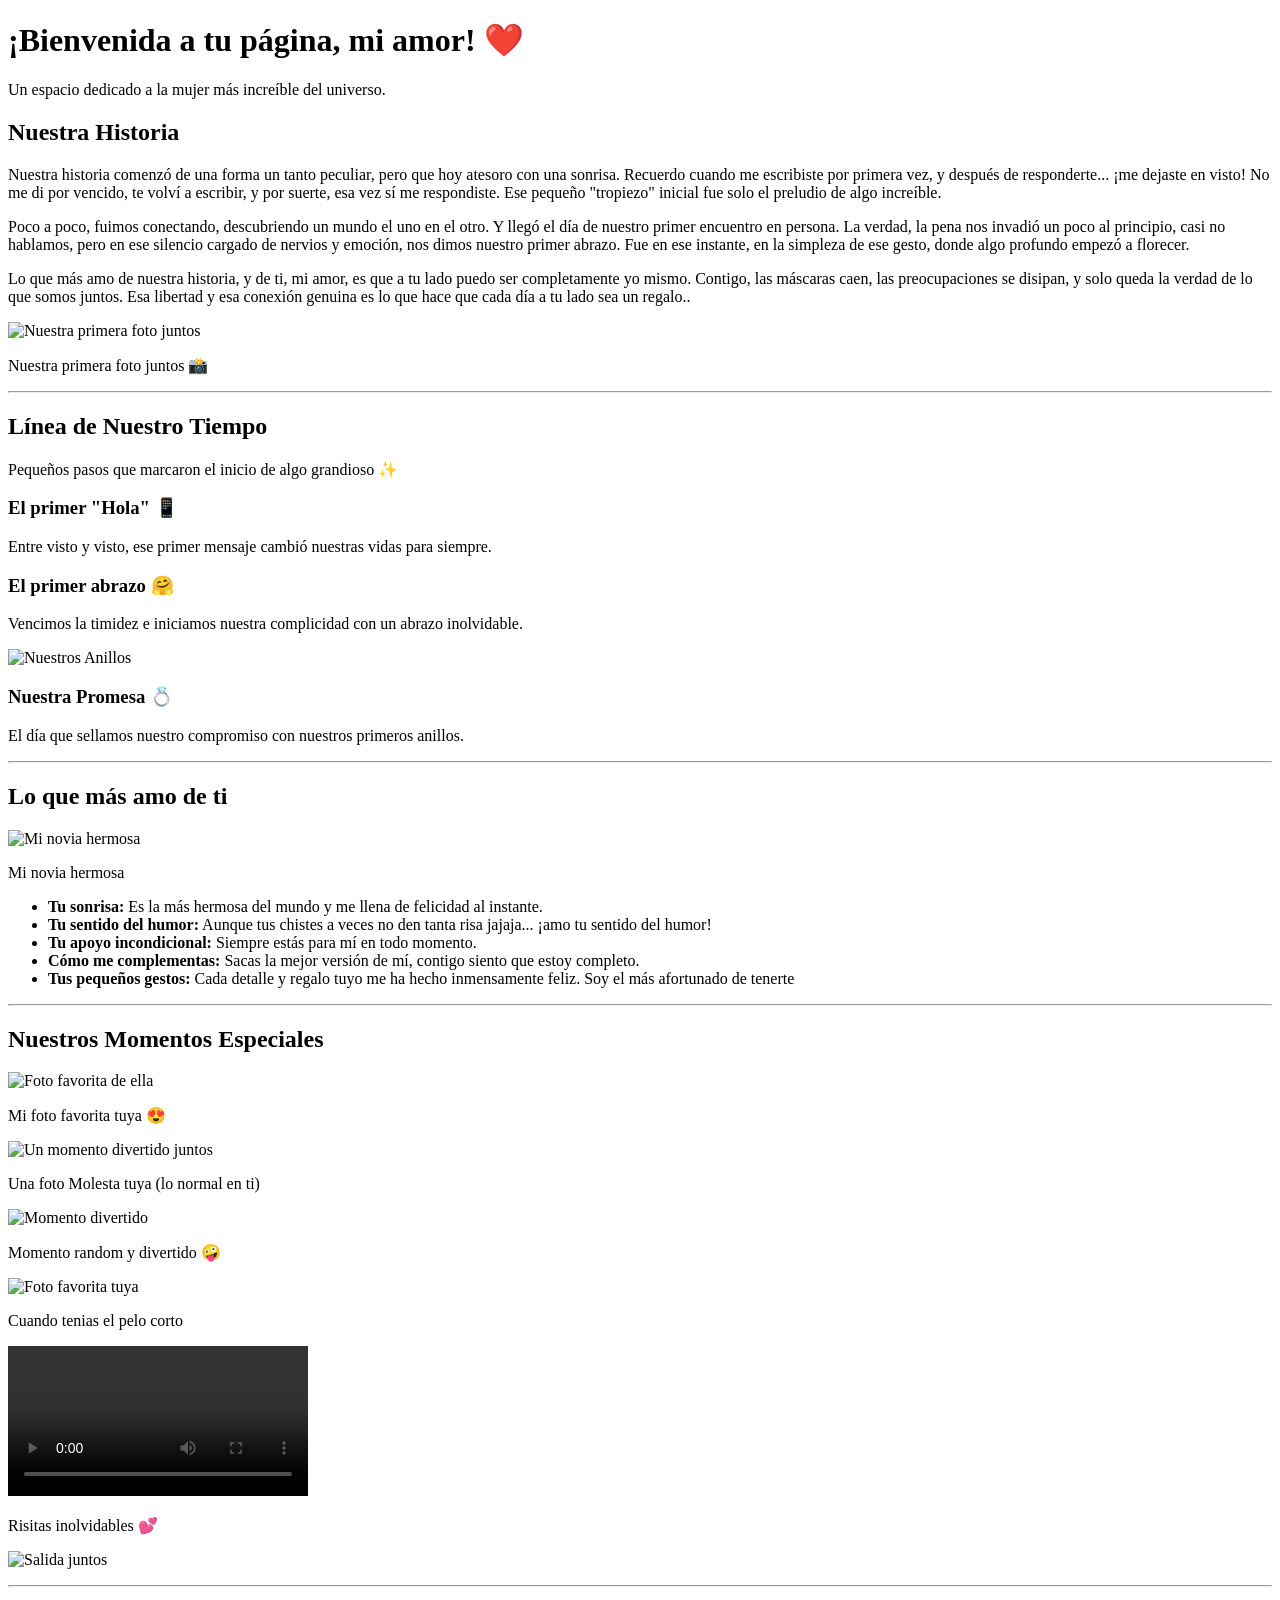
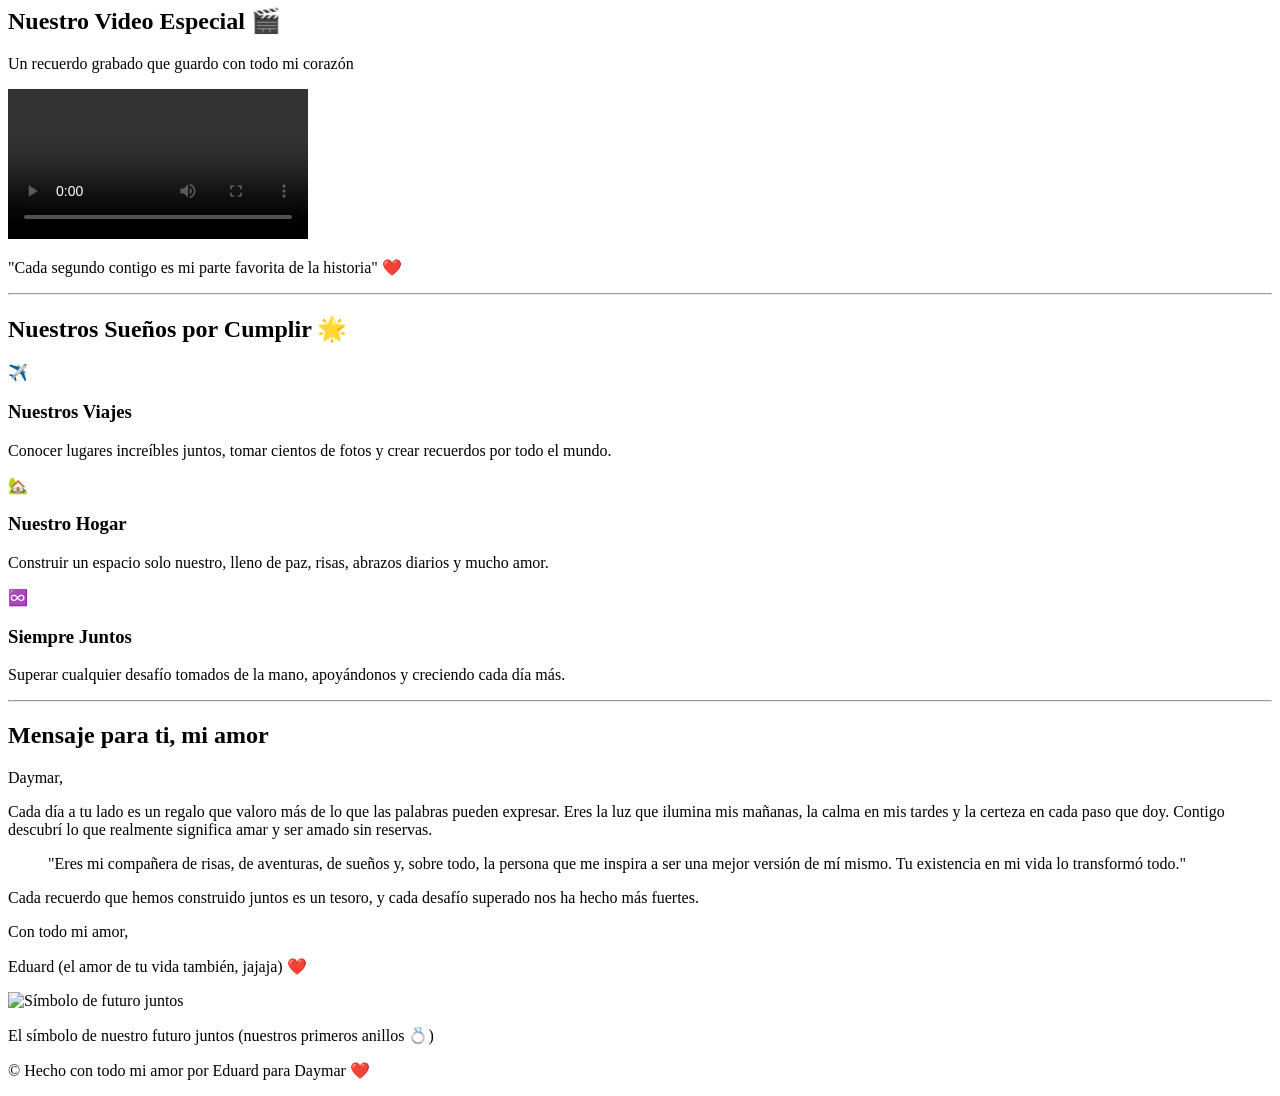
==== index.html @ 81ebe60f "Refactor index.html with new content and structure" ====
<!DOCTYPE html>
<html lang="es">
<head>
    <meta charset="UTF-8">
    <meta name="viewport" content="width=device-width, initial-scale=1.0">
    <title>¡Mi Amor, Daymar! ❤️</title>
    <link rel="preconnect" href="https://fonts.googleapis.com">
    <link rel="preconnect" href="https://fonts.gstatic.com" crossorigin>
    <link href="https://fonts.googleapis.com/css2?family=Caveat:wght@600&family=Montserrat:wght@400;500;600;700&family=Playfair+Display:ital,wght@0,600;1,400&display=swap" rel="stylesheet">
    
    <link rel="stylesheet" href="no.css">
</head>
<body>

    <header>
        <h1>¡Bienvenida a tu página, mi amor! ❤️</h1>
        <p>Un espacio dedicado a la mujer más increíble del universo.</p>
    </header>

    <main>
       <section class="section-container">
    <h2>Nuestra Historia</h2>
    <div class="content-block">
        <div class="text-content">
            <p>Nuestra historia comenzó de una forma un tanto peculiar, pero que hoy atesoro con una sonrisa. Recuerdo cuando me escribiste por primera vez, y después de responderte... ¡me dejaste en visto! No me di por vencido, te volví a escribir, y por suerte, esa vez sí me respondiste. Ese pequeño "tropiezo" inicial fue solo el preludio de algo increíble.</p>
            
            <p>Poco a poco, fuimos conectando, descubriendo un mundo el uno en el otro. Y llegó el día de nuestro primer encuentro en persona. La verdad, la pena nos invadió un poco al principio, casi no hablamos, pero en ese silencio cargado de nervios y emoción, nos dimos nuestro primer abrazo. Fue en ese instante, en la simpleza de ese gesto, donde algo profundo empezó a florecer.</p>
            
            <p>Lo que más amo de nuestra historia, y de ti, mi amor, es que a tu lado puedo ser completamente yo mismo. Contigo, las máscaras caen, las preocupaciones se disipan, y solo queda la verdad de lo que somos juntos. Esa libertad y esa conexión genuina es lo que hace que cada día a tu lado sea un regalo..</p>
        </div>
        <div class="image-content">
            <img src="Imagen de WhatsApp 2025-07-17 a las 23.26.30_934ddf5f.jpg" alt="Nuestra primera foto juntos">
            <p class="image-caption">Nuestra primera foto juntos 📸</p>
        </div>
    </div>
</section>

        <hr>

        <section class="section-container">
            <h2>Línea de Nuestro Tiempo</h2>
            <p class="section-subtitle">Pequeños pasos que marcaron el inicio de algo grandioso ✨</p>

            <div class="timeline">
                <div class="timeline-item">
                    
                    <div class="timeline-content">
                        <h3>El primer "Hola" 📱</h3>
                        <p>Entre visto y visto, ese primer mensaje cambió nuestras vidas para siempre.</p>
                    </div>
                </div>

                <div class="timeline-item">
                    
                    <div class="timeline-content">
                        <h3>El primer abrazo 🤗</h3>
                        <p>Vencimos la timidez e iniciamos nuestra complicidad con un abrazo inolvidable.</p>
                    </div>
                </div>

                <div class="timeline-item">
                    <div class="timeline-img">
                        <img src="Imagen de WhatsApp 2025-07-17 a las 23.48.13_d7f63429.jpg" alt="Nuestros Anillos">
                    </div>
                    <div class="timeline-content">
                        <h3>Nuestra Promesa 💍</h3>
                        <p>El día que sellamos nuestro compromiso con nuestros primeros anillos.</p>
                    </div>
                </div>
            </div>
        </section>

        <hr>

        <section class="section-container">
            <h2>Lo que más amo de ti</h2>
            <div class="content-block reverse">
                <div class="image-content">
                    <img src="WhatsApp Image 2026-08-27 at 1.45.34 AM.jpeg" alt="Mi novia hermosa">
                    <p class="image-caption">Mi novia hermosa</p>
                </div>
                <div class="text-content">
                    <ul class="love-list">
                        <li><strong>Tu sonrisa:</strong> Es la más hermosa del mundo y me llena de felicidad al instante.</li>
                        <li><strong>Tu sentido del humor:</strong> Aunque tus chistes a veces no den tanta risa jajaja... ¡amo tu sentido del humor!</li>
                        <li><strong>Tu apoyo incondicional:</strong> Siempre estás para mí en todo momento.</li>
                        <li><strong>Cómo me complementas:</strong> Sacas la mejor versión de mí, contigo siento que estoy completo.</li>
                        <li><strong>Tus pequeños gestos:</strong> Cada detalle y regalo tuyo me ha hecho inmensamente feliz. Soy el más afortunado de tenerte</li>
                    </ul>
                </div>
            </div>
        </section>

        <hr>

        <section class="section-container">
            <h2>Nuestros Momentos Especiales</h2>
            <div class="gallery">
                <div class="gallery-item">
                    <img src="WhatsApp Image 2026-08-27 at 1.37.38 AM.jpeg" alt="Foto favorita de ella">
                    <p class="image-caption">Mi foto favorita tuya 😍</p>
                </div>

                <div class="gallery-item">
                    <img src="WhatsApp Image 2026-08-27 at 1.50.00 AM.jpeg" alt="Un momento divertido juntos">
                    <p class="image-caption">Una foto Molesta tuya (lo normal en ti)</p>
                </div>

                <div class="gallery-item">
                    <img src="WhatsApp Image 2026-08-27 at 1.43.08 AM.jpeg" alt="Momento divertido">
                    <p class="image-caption">Momento random y divertido 🤪</p>
                </div>

                <div class="gallery-item">
                    <img src="Imagen de WhatsApp 2025-07-17 a las 23.37.44_e0631d98.jpg" alt="Foto favorita tuya">
                    <p class="image-caption">Cuando tenias el pelo corto</p>
                </div>

                <div class="gallery-item video-item">
                    <video controls>
                        <source src="WhatsApp Video 2026-08-27 at 1.38.05 AM.mp4" type="video/mp4">
                        Tu navegador no soporta videos.
                    </video>
                    <p class="image-caption">Risitas inolvidables 💕</p>
                </div>

                <div class="gallery-item">
                    <img src="TU_NUEVA_FOTO_1.jpg" alt="Salida juntos">
                    <p class="image-caption"></p>
                </div>
            </div>
        </section>

        <hr>

        <section class="section-container">
            <h2>Nuestro Video Especial 🎬</h2>
            <p class="section-subtitle">Un recuerdo grabado que guardo con todo mi corazón</p>
            
            <div class="featured-video-container">
                <video controls class="featured-video" poster="">
                    <source src="WhatsApp Video 2026-08-27 at 1.37.17 AM.mp4" type="video/mp4">
                    Tu navegador no soporta este video.
                </video>
            </div>
            <p class="image-caption" style="margin-top: 15px;">"Cada segundo contigo es mi parte favorita de la historia" ❤️</p>
        </section>

        <hr>

        <section class="section-container">
            <h2>Nuestros Sueños por Cumplir 🌟</h2>
            <div class="dreams-grid">
                <div class="dream-card">
                    <div class="dream-icon">✈️</div>
                    <h3>Nuestros Viajes</h3>
                    <p>Conocer lugares increíbles juntos, tomar cientos de fotos y crear recuerdos por todo el mundo.</p>
                </div>
                <div class="dream-card">
                    <div class="dream-icon">🏡</div>
                    <h3>Nuestro Hogar</h3>
                    <p>Construir un espacio solo nuestro, lleno de paz, risas, abrazos diarios y mucho amor.</p>
                </div>
                <div class="dream-card">
                    <div class="dream-icon">♾️</div>
                    <h3>Siempre Juntos</h3>
                    <p>Superar cualquier desafío tomados de la mano, apoyándonos y creciendo cada día más.</p>
                </div>
            </div>
        </section>

        <hr>

        <section class="section-container">
            <h2>Mensaje para ti, mi amor</h2>
            <div class="content-block">
                <div class="text-content letter-card">
                    <p class="letter-greeting">Daymar,</p>
                    <p>Cada día a tu lado es un regalo que valoro más de lo que las palabras pueden expresar. Eres la luz que ilumina mis mañanas, la calma en mis tardes y la certeza en cada paso que doy. Contigo descubrí lo que realmente significa amar y ser amado sin reservas.</p>
                    <blockquote class="letter-quote">
                        "Eres mi compañera de risas, de aventuras, de sueños y, sobre todo, la persona que me inspira a ser una mejor versión de mí mismo. Tu existencia en mi vida lo transformó todo."
                    </blockquote>
                    <p>Cada recuerdo que hemos construido juntos es un tesoro, y cada desafío superado nos ha hecho más fuertes.</p>
                    <div class="signature">
                        <p>Con todo mi amor,</p>
                        <p class="handwriting">Eduard <span>(el amor de tu vida también, jajaja) ❤️</span></p>
                    </div>
                </div>
                <div class="image-content">
                    <img src="Imagen de WhatsApp 2025-07-17 a las 23.48.13_d7f63429.jpg" alt="Símbolo de futuro juntos">
                    <p class="image-caption">El símbolo de nuestro futuro juntos (nuestros primeros anillos 💍)</p>
                </div>
            </div>
        </section>
    </main>

    <footer>
        <p>&copy; Hecho con todo mi amor por Eduard para Daymar ❤️</p>
    </footer>

</body>
</html>
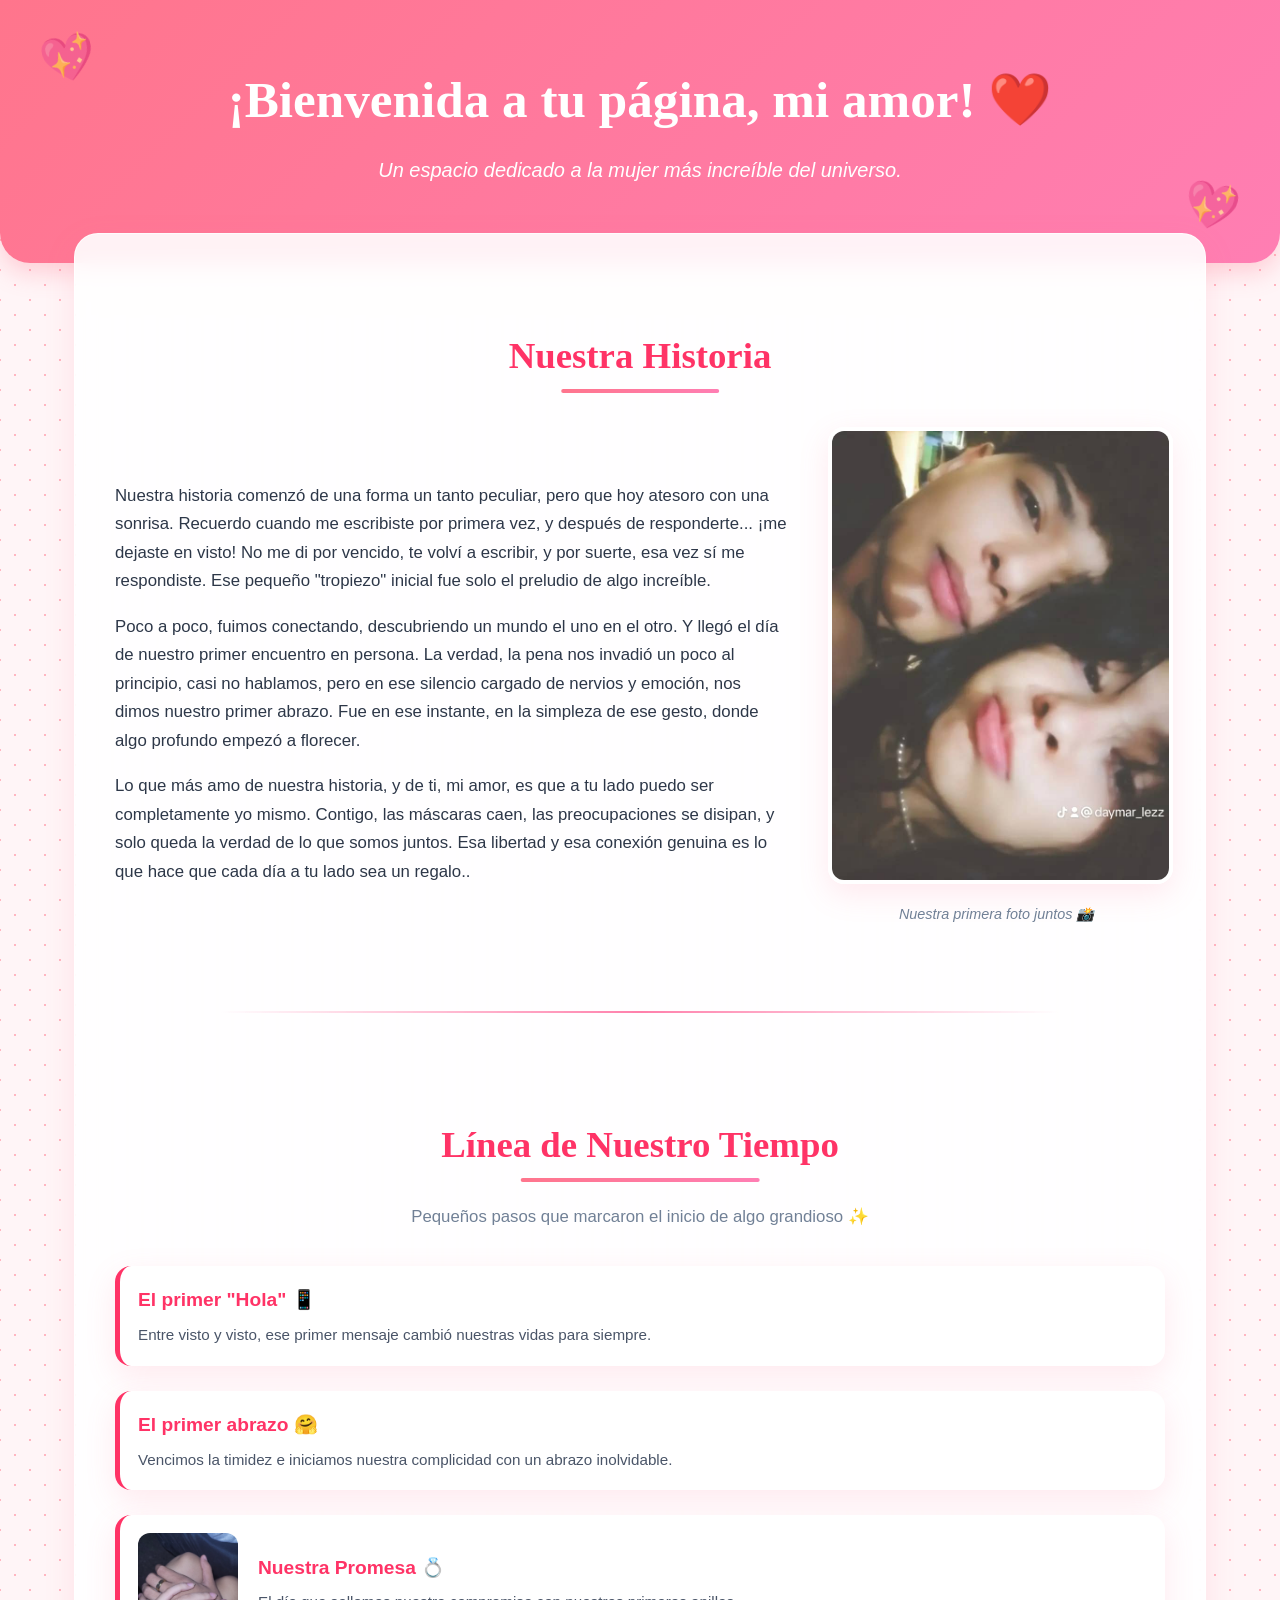
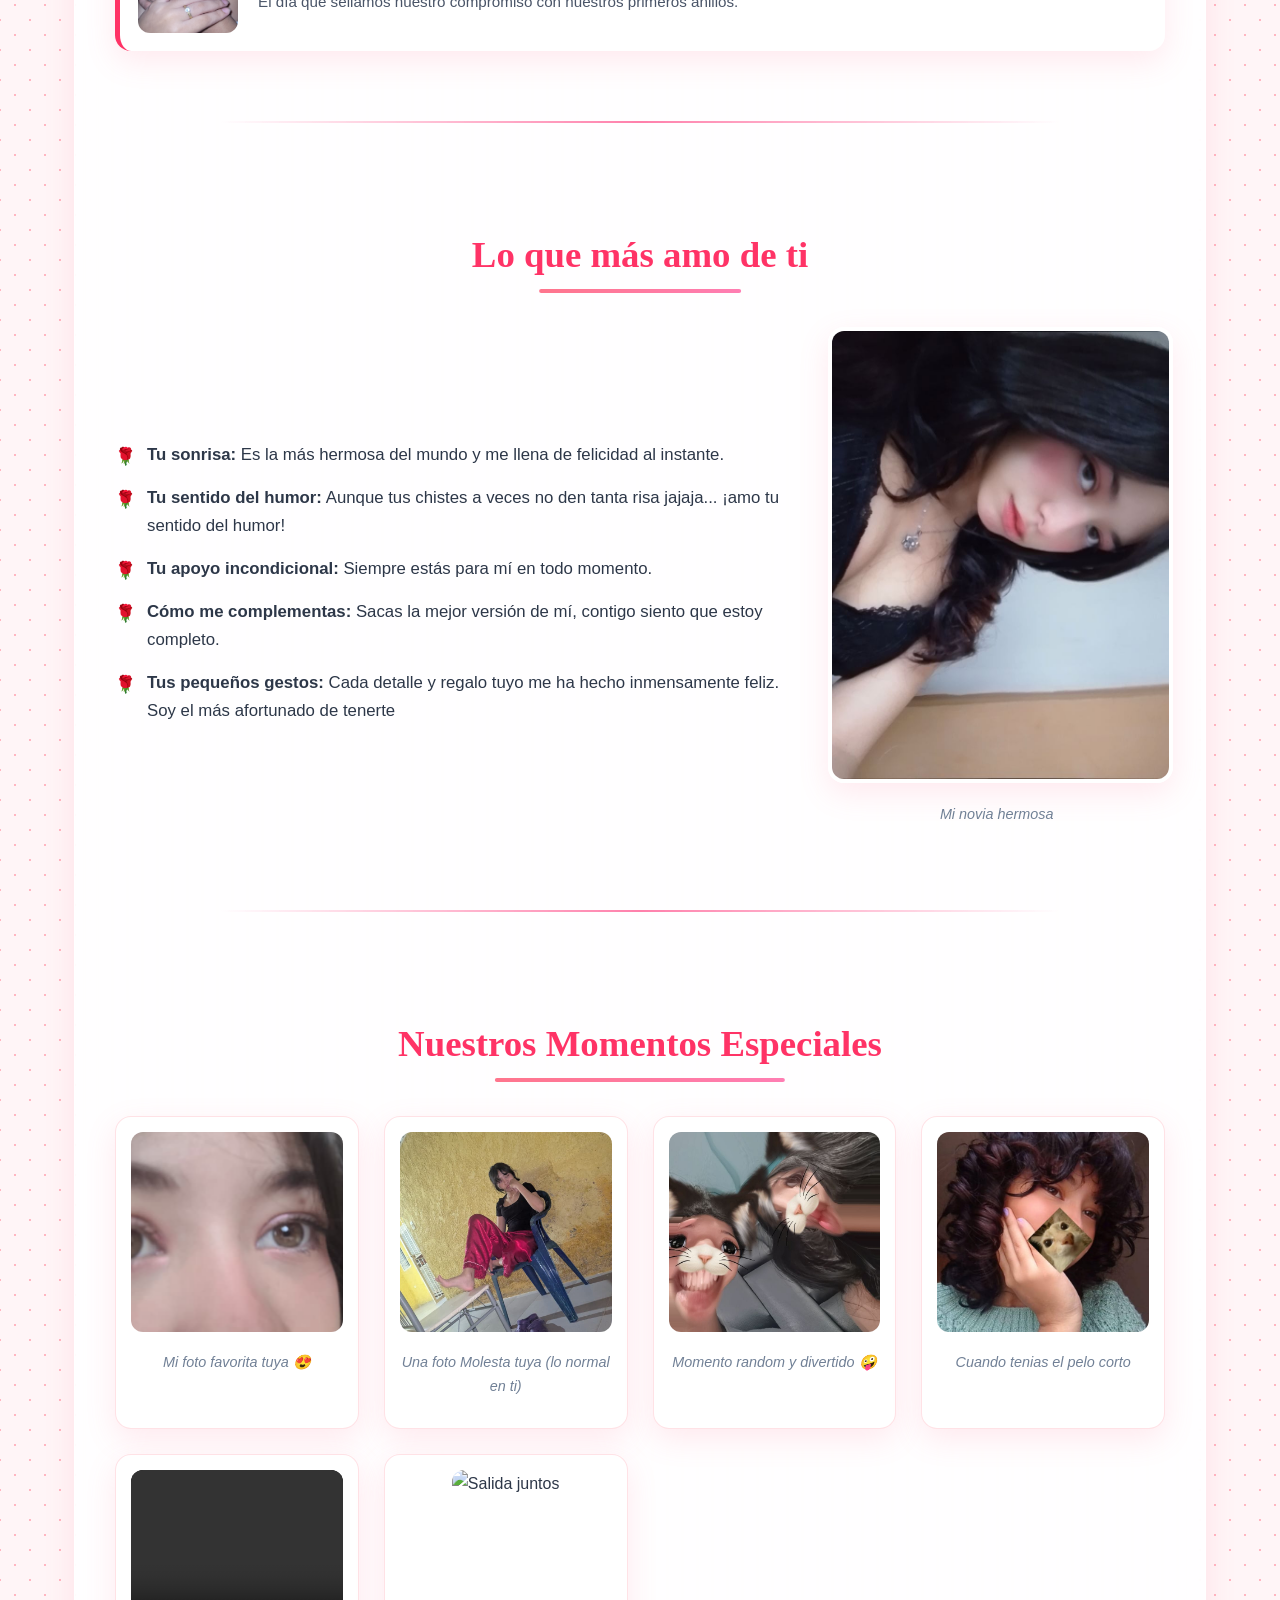
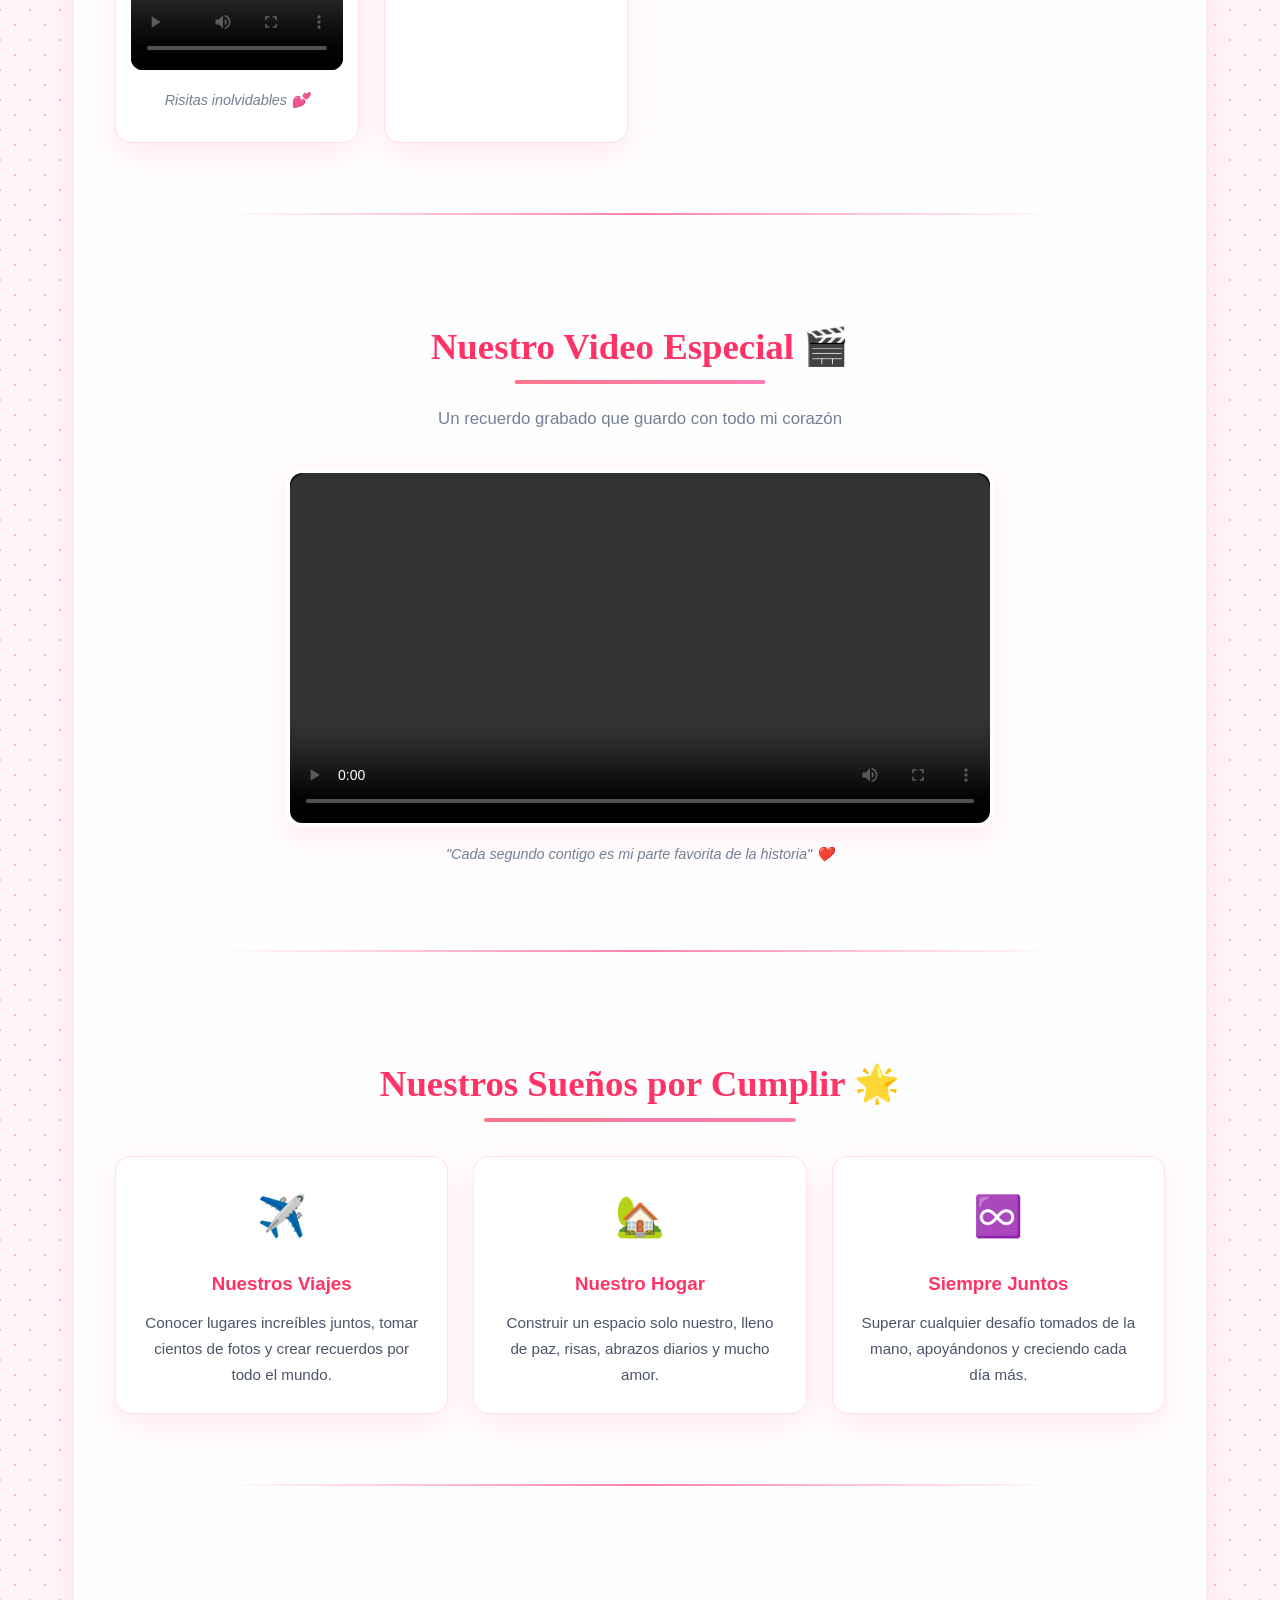
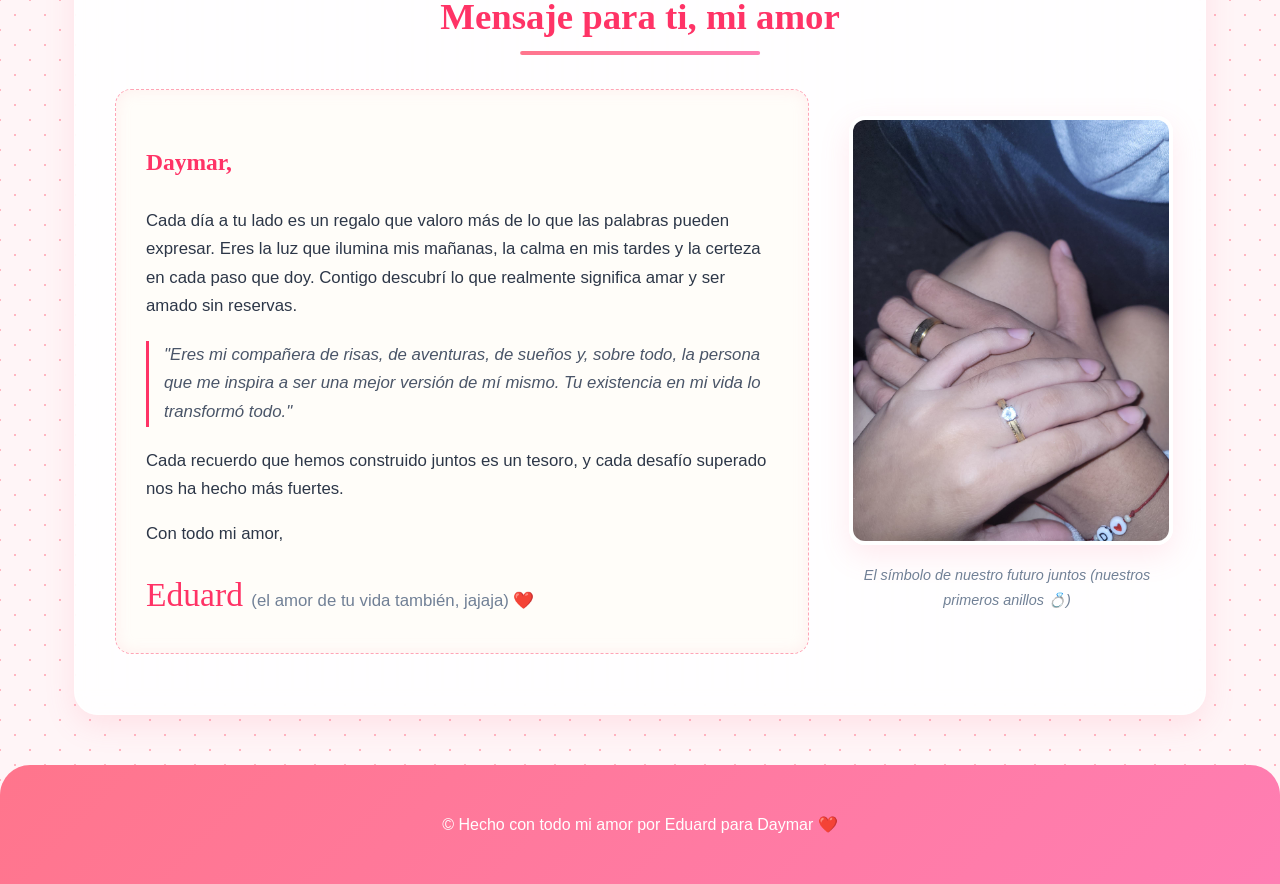
==== commit 50faed37: "Add files via upload" ====
--- a/index.html
+++ b/index.html
@@ -199,4 +199,4 @@
     </footer>
 
 </body>
-</html>
+</html>
--- a/no.css
+++ b/no.css
@@ -0,0 +1,380 @@
+/* --- VARIABLES GLOBALES --- */
+:root {
+    --primary-gradient: linear-gradient(135deg, #ff758c 0%, #ff7eb3 100%);
+    --accent-color: #ff3366;
+    --bg-color: #fff5f7;
+    --text-dark: #2d3748;
+    --card-bg: rgba(255, 255, 255, 0.9);
+    --shadow-soft: 0 10px 30px rgba(255, 117, 140, 0.15);
+    --shadow-hover: 0 15px 35px rgba(255, 51, 102, 0.25);
+    --radius-lg: 24px;
+    --radius-md: 16px;
+}
+
+body {
+    font-family: 'Montserrat', sans-serif;
+    line-height: 1.7;
+    margin: 0;
+    padding: 0;
+    background-color: var(--bg-color);
+    background-image: 
+        radial-gradient(#ffb6c1 0.75px, transparent 0.75px), 
+        radial-gradient(#ffb6c1 0.75px, var(--bg-color) 0.75px);
+    background-size: 30px 30px;
+    background-position: 0 0, 15px 15px;
+    color: var(--text-dark);
+}
+
+/* --- HEADER --- */
+header {
+    background: var(--primary-gradient);
+    color: white;
+    padding: 3.5rem 1.5rem;
+    text-align: center;
+    box-shadow: 0 10px 25px rgba(255, 117, 140, 0.3);
+    position: relative;
+    overflow: hidden;
+    border-radius: 0 0 30px 30px;
+}
+
+header::before, header::after {
+    content: '💖';
+    position: absolute;
+    font-size: 2.8em;
+    opacity: 0.6;
+    animation: float 3s ease-in-out infinite alternate;
+}
+
+header::before { top: 20px; left: 40px; transform: rotate(-12deg); }
+header::after { bottom: 20px; right: 40px; animation-delay: -1.5s; transform: rotate(12deg); }
+
+@keyframes float {
+    0% { transform: translateY(0) rotate(-10deg); }
+    100% { transform: translateY(-12px) rotate(10deg); }
+}
+
+header h1 {
+    margin: 0;
+    font-size: 3.2em;
+    font-weight: 700;
+    font-family: 'Playfair Display', serif;
+}
+
+header p {
+    font-size: 1.25em;
+    font-style: italic;
+    margin-top: 10px;
+}
+
+/* --- MAIN CONTAINER --- */
+main {
+    padding: 40px;
+    max-width: 1050px;
+    margin: -30px auto 40px auto;
+    background: var(--card-bg);
+    backdrop-filter: blur(10px);
+    border: 1px solid rgba(255, 255, 255, 0.8);
+    border-radius: var(--radius-lg);
+    box-shadow: var(--shadow-soft);
+}
+
+.section-container {
+    padding: 20px 0;
+    text-align: center;
+}
+
+.section-container h2 {
+    color: var(--accent-color);
+    font-size: 2.3em;
+    margin-bottom: 10px;
+    position: relative;
+    display: inline-block;
+    font-family: 'Playfair Display', serif;
+}
+
+.section-container h2::after {
+    content: '';
+    position: absolute;
+    bottom: -6px;
+    left: 50%;
+    transform: translateX(-50%);
+    width: 60%;
+    height: 4px;
+    background: var(--primary-gradient);
+    border-radius: 2px;
+}
+
+.section-subtitle {
+    color: #718096;
+    font-size: 1.05em;
+    margin-bottom: 35px;
+}
+
+/* --- BLOQUES DE CONTENIDO --- */
+.content-block {
+    display: flex;
+    flex-wrap: wrap;
+    align-items: center;
+    justify-content: center;
+    gap: 40px;
+    margin-top: 30px;
+    text-align: left;
+}
+
+.content-block.reverse { flex-direction: row-reverse; }
+
+.text-content { flex: 2; min-width: 300px; font-size: 1.05em; }
+
+.love-list {
+    list-style: none;
+    padding-left: 0;
+}
+
+.love-list li {
+    margin-bottom: 14px;
+    position: relative;
+    padding-left: 32px;
+}
+
+.love-list li::before {
+    content: '🌹';
+    position: absolute;
+    left: 0;
+    top: 2px;
+}
+
+.image-content { flex: 1; min-width: 280px; text-align: center; }
+
+.image-content img {
+    width: 100%;
+    border-radius: var(--radius-md);
+    box-shadow: var(--shadow-soft);
+    transition: all 0.4s ease;
+    border: 4px solid #ffffff;
+}
+
+.image-content img:hover {
+    transform: translateY(-6px) scale(1.02);
+    box-shadow: var(--shadow-hover);
+}
+
+.image-caption {
+    font-style: italic;
+    color: #718096;
+    margin-top: 10px;
+    font-size: 0.9em;
+}
+
+/* --- LÍNEA DE TIEMPO (TIMELINE) --- */
+.timeline {
+    display: flex;
+    flex-direction: column;
+    gap: 25px;
+    margin-top: 30px;
+}
+
+.timeline-item {
+    display: flex;
+    align-items: center;
+    background: #ffffff;
+    border-radius: var(--radius-md);
+    padding: 18px;
+    box-shadow: var(--shadow-soft);
+    gap: 20px;
+    text-align: left;
+    border-left: 5px solid var(--accent-color);
+    transition: transform 0.3s ease;
+}
+
+.timeline-item:hover {
+    transform: translateX(8px);
+}
+
+.timeline-img {
+    width: 100px;
+    height: 100px;
+    flex-shrink: 0;
+}
+
+.timeline-img img {
+    width: 100%;
+    height: 100%;
+    object-fit: cover;
+    border-radius: 12px;
+}
+
+.timeline-content h3 {
+    margin: 0 0 5px 0;
+    color: var(--accent-color);
+    font-size: 1.2em;
+}
+
+.timeline-content p {
+    margin: 0;
+    color: #4a5568;
+    font-size: 0.95em;
+}
+
+/* --- GALERÍA EN RETÍCULA --- */
+.gallery {
+    display: grid;
+    grid-template-columns: repeat(auto-fit, minmax(240px, 1fr));
+    gap: 25px;
+    margin-top: 30px;
+}
+
+.gallery-item {
+    background: #ffffff;
+    border-radius: var(--radius-md);
+    box-shadow: var(--shadow-soft);
+    padding: 15px;
+    transition: all 0.3s ease;
+    border: 1px solid rgba(255, 182, 193, 0.4);
+}
+
+.gallery-item:hover {
+    transform: translateY(-8px);
+    box-shadow: var(--shadow-hover);
+}
+
+.gallery-item img {
+    width: 100%;
+    height: 200px;
+    object-fit: cover;
+    border-radius: 12px;
+}
+
+/* --- ESTILOS PARA VIDEOS EN GALERÍA --- */
+.gallery-item video {
+    width: 100%;
+    height: 200px;
+    object-fit: cover;
+    border-radius: 12px;
+    background-color: #000;
+    outline: none;
+}
+
+.gallery-item.video-item:hover {
+    transform: translateY(-8px);
+    box-shadow: var(--shadow-hover);
+}
+
+/* --- ESTILOS PARA SECCIÓN DE VIDEO DESTACADO --- */
+.featured-video-container {
+    max-width: 700px;
+    margin: 0 auto;
+    border-radius: var(--radius-md);
+    overflow: hidden;
+    box-shadow: var(--shadow-soft);
+    border: 4px solid #ffffff;
+    background-color: #000;
+}
+
+.featured-video {
+    width: 100%;
+    height: auto;
+    max-height: 400px;
+    display: block;
+    border-radius: var(--radius-md);
+}
+
+.featured-video-container iframe {
+    width: 100%;
+    height: 380px;
+    border: none;
+}
+
+/* --- TARJETAS DE SUEÑOS / FUTURO --- */
+.dreams-grid {
+    display: grid;
+    grid-template-columns: repeat(auto-fit, minmax(250px, 1fr));
+    gap: 25px;
+    margin-top: 30px;
+}
+
+.dream-card {
+    background: #ffffff;
+    padding: 25px;
+    border-radius: var(--radius-md);
+    box-shadow: var(--shadow-soft);
+    border: 1px solid rgba(255, 117, 140, 0.2);
+    transition: transform 0.3s ease;
+}
+
+.dream-card:hover {
+    transform: translateY(-6px);
+}
+
+.dream-icon { font-size: 2.5em; margin-bottom: 10px; }
+.dream-card h3 { color: var(--accent-color); margin-bottom: 10px; }
+.dream-card p { color: #4a5568; font-size: 0.95em; margin: 0; }
+
+/* --- FORMATO CARTA FINAL --- */
+.letter-card {
+    background: #fffdf9;
+    padding: 30px;
+    border-radius: var(--radius-md);
+    border: 1px dashed #ffa4b6;
+    box-shadow: inset 0 0 15px rgba(255, 182, 193, 0.2);
+}
+
+.letter-greeting {
+    font-family: 'Playfair Display', serif;
+    font-size: 1.4em;
+    font-weight: bold;
+    color: var(--accent-color);
+}
+
+.letter-quote {
+    font-style: italic;
+    border-left: 3px solid var(--accent-color);
+    margin: 20px 0;
+    padding-left: 15px;
+    color: #4a5568;
+}
+
+.handwriting {
+    font-family: 'Caveat', cursive;
+    font-size: 2em;
+    color: var(--accent-color);
+    margin: 5px 0 0 0;
+}
+
+.handwriting span {
+    font-size: 0.5em;
+    font-family: 'Montserrat', sans-serif;
+    color: #718096;
+}
+
+/* --- DIVISORES Y FOOTER --- */
+hr {
+    border: none;
+    height: 2px;
+    background: linear-gradient(to right, transparent, #ff80ab, transparent);
+    margin: 50px auto;
+    width: 80%;
+}
+
+footer {
+    text-align: center;
+    padding: 30px 20px;
+    margin-top: 50px;
+    background: var(--primary-gradient);
+    color: white;
+    font-weight: 500;
+    border-radius: 30px 30px 0 0;
+}
+
+/* --- RESPONSIVE DESIGN --- */
+@media (max-width: 768px) {
+    main { padding: 20px; margin-top: -15px; }
+    header h1 { font-size: 2.3em; }
+    .content-block, .content-block.reverse { flex-direction: column; }
+    .timeline-item { flex-direction: column; text-align: center; }
+    .timeline-img { width: 100%; height: 160px; }
+}
+
+@media (max-width: 480px) {
+    .gallery-item video { height: 180px; }
+    .featured-video-container iframe { height: 220px; }
+}
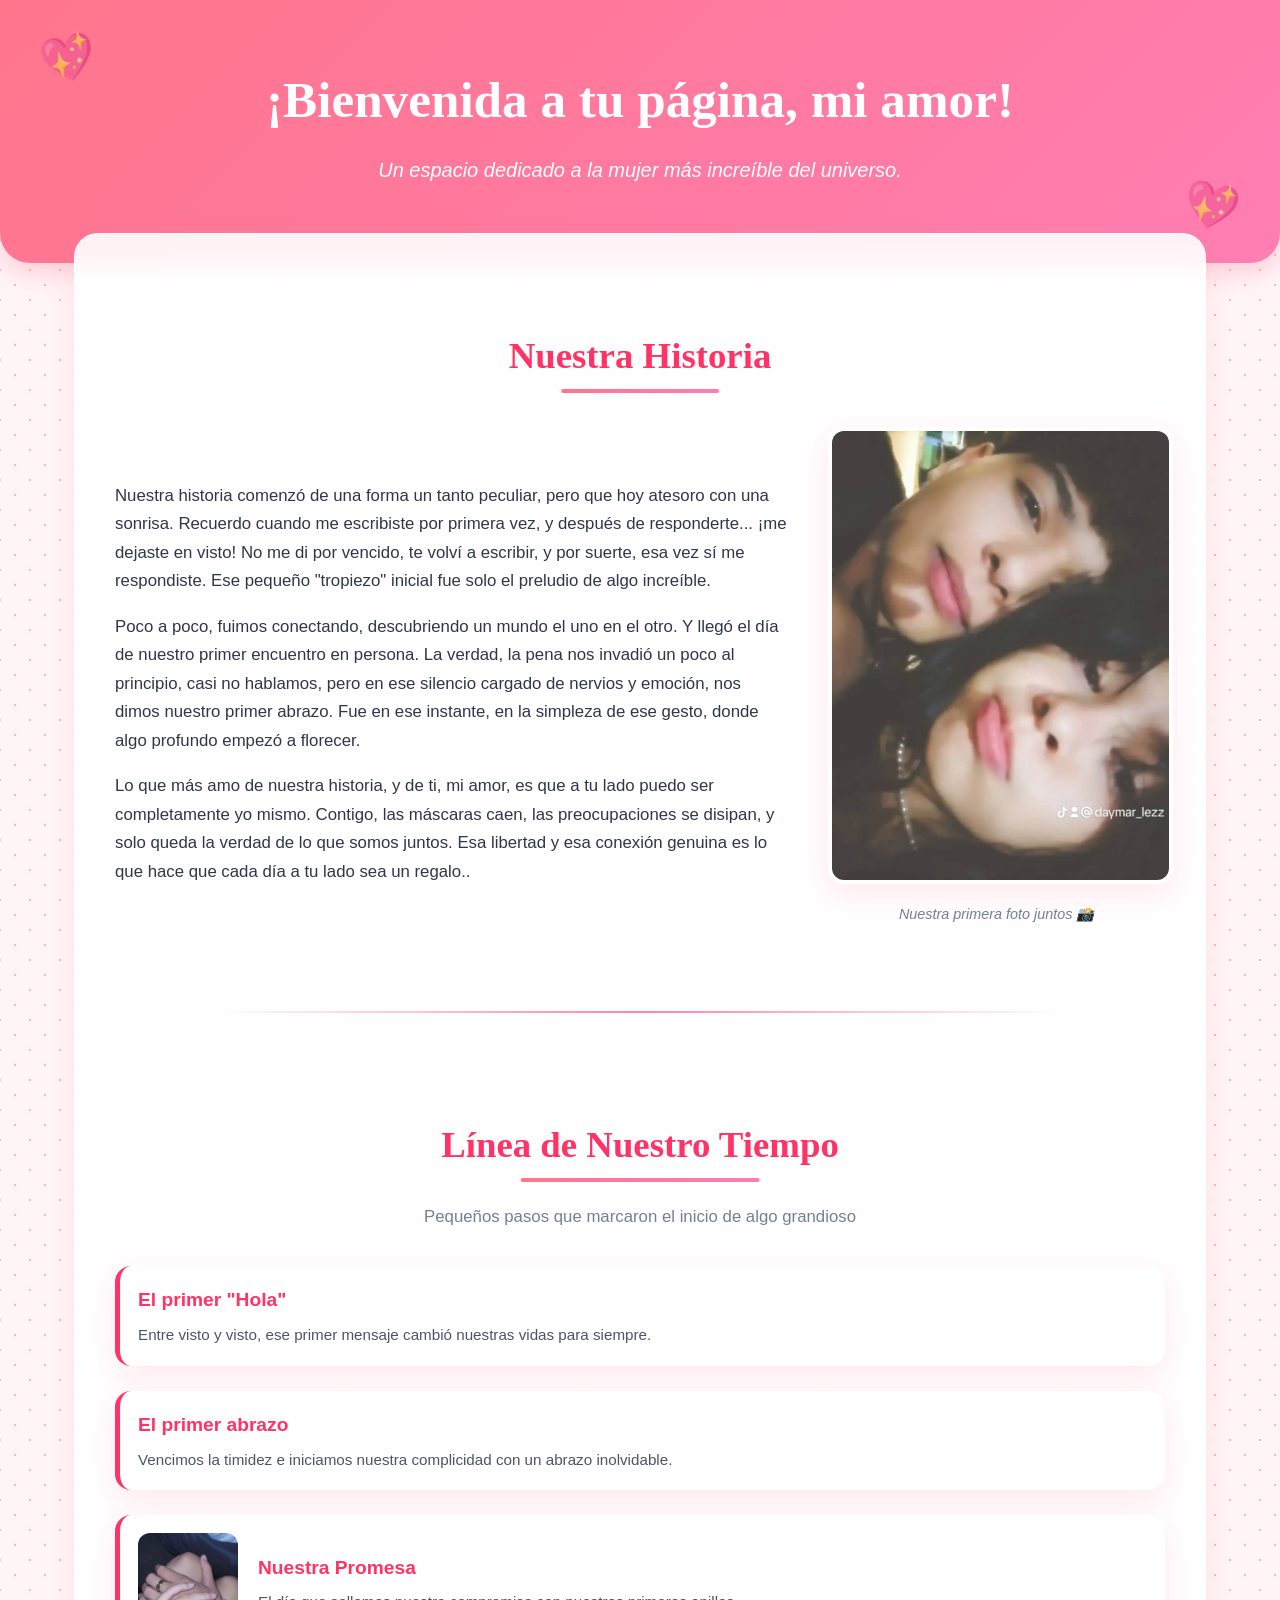
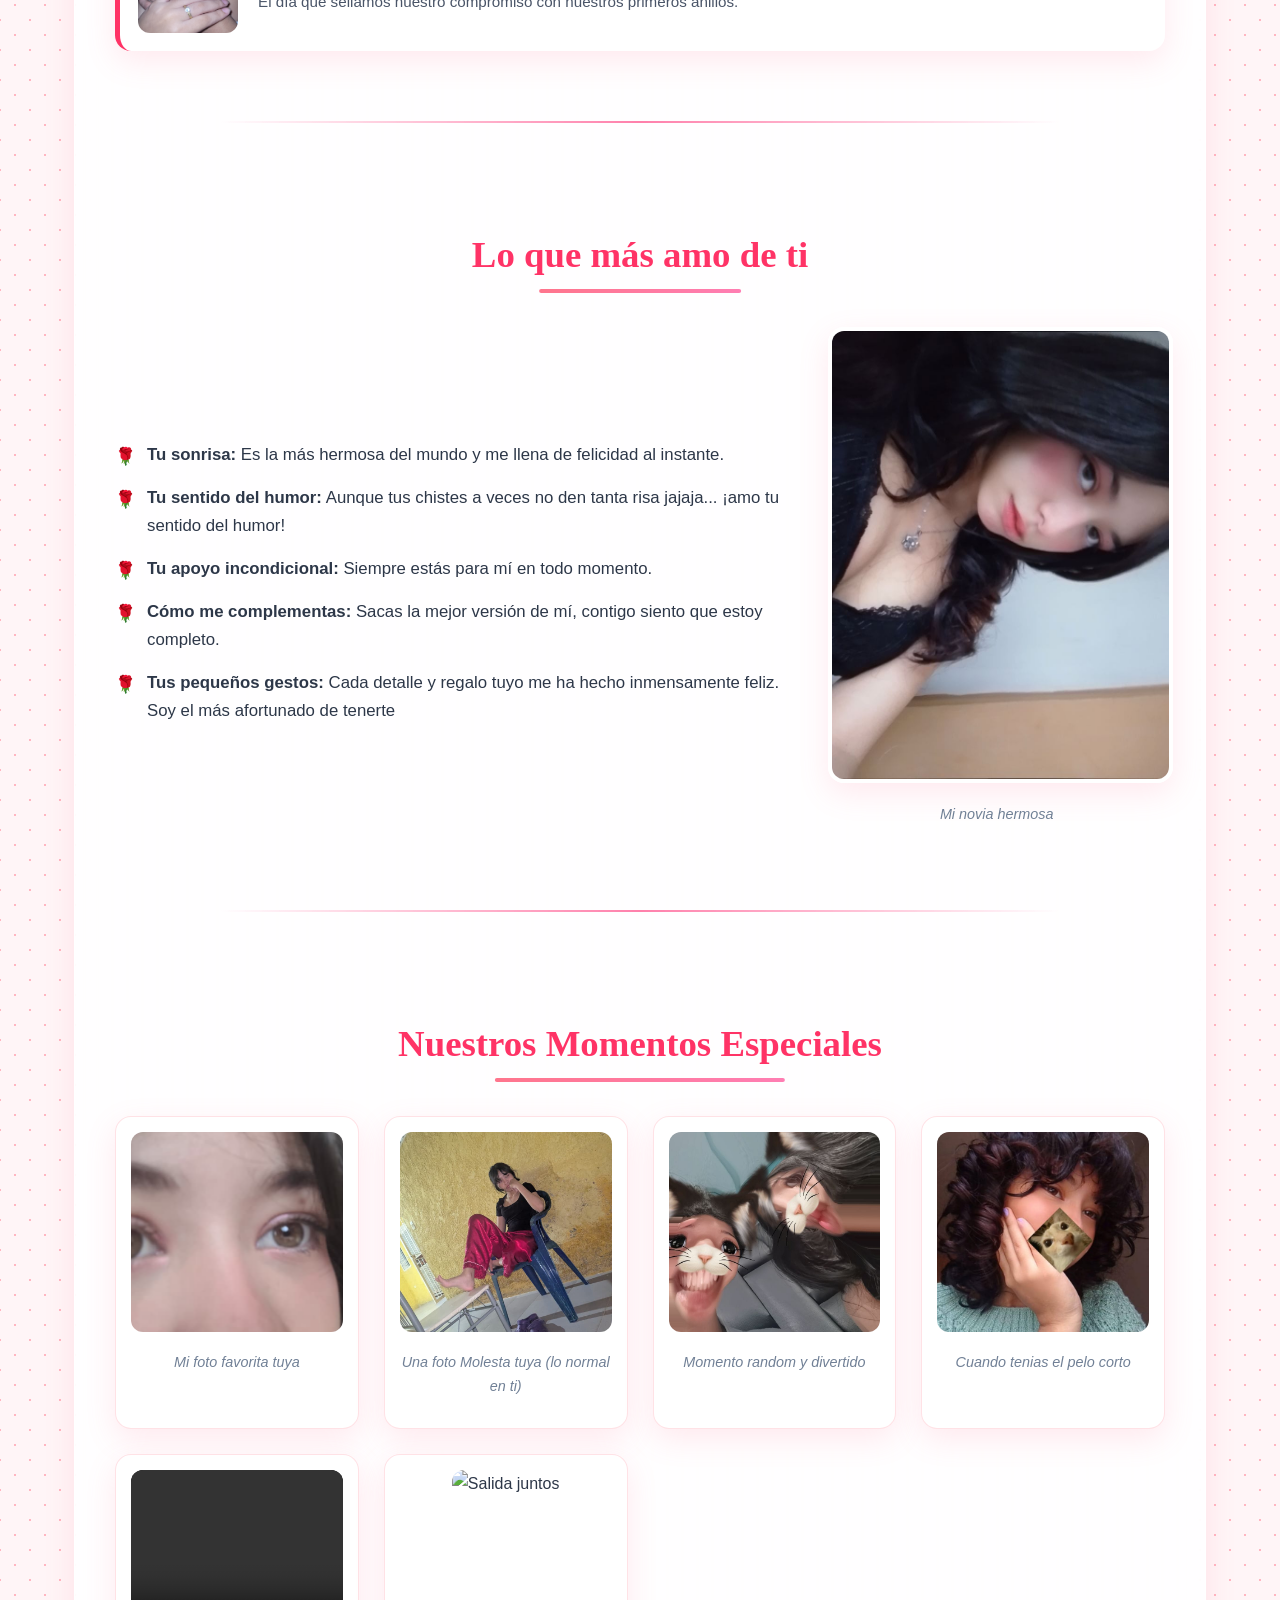
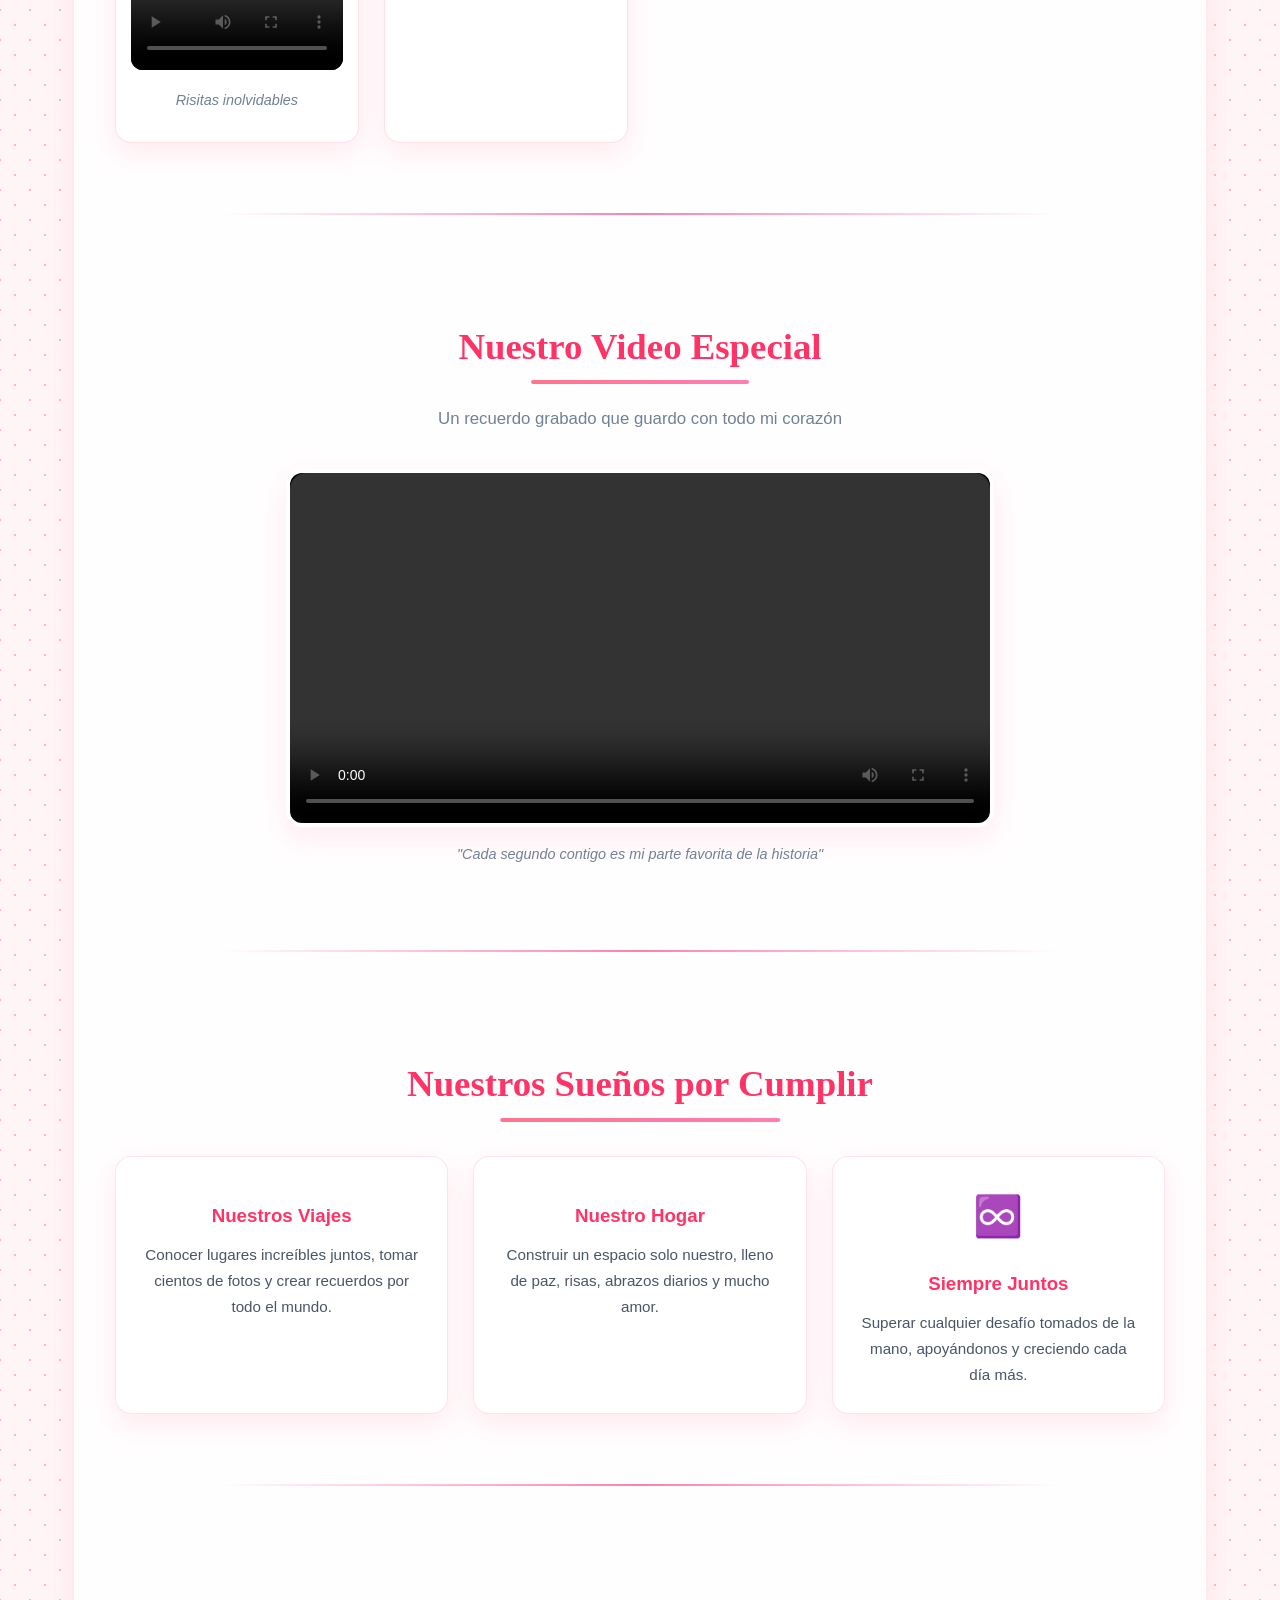
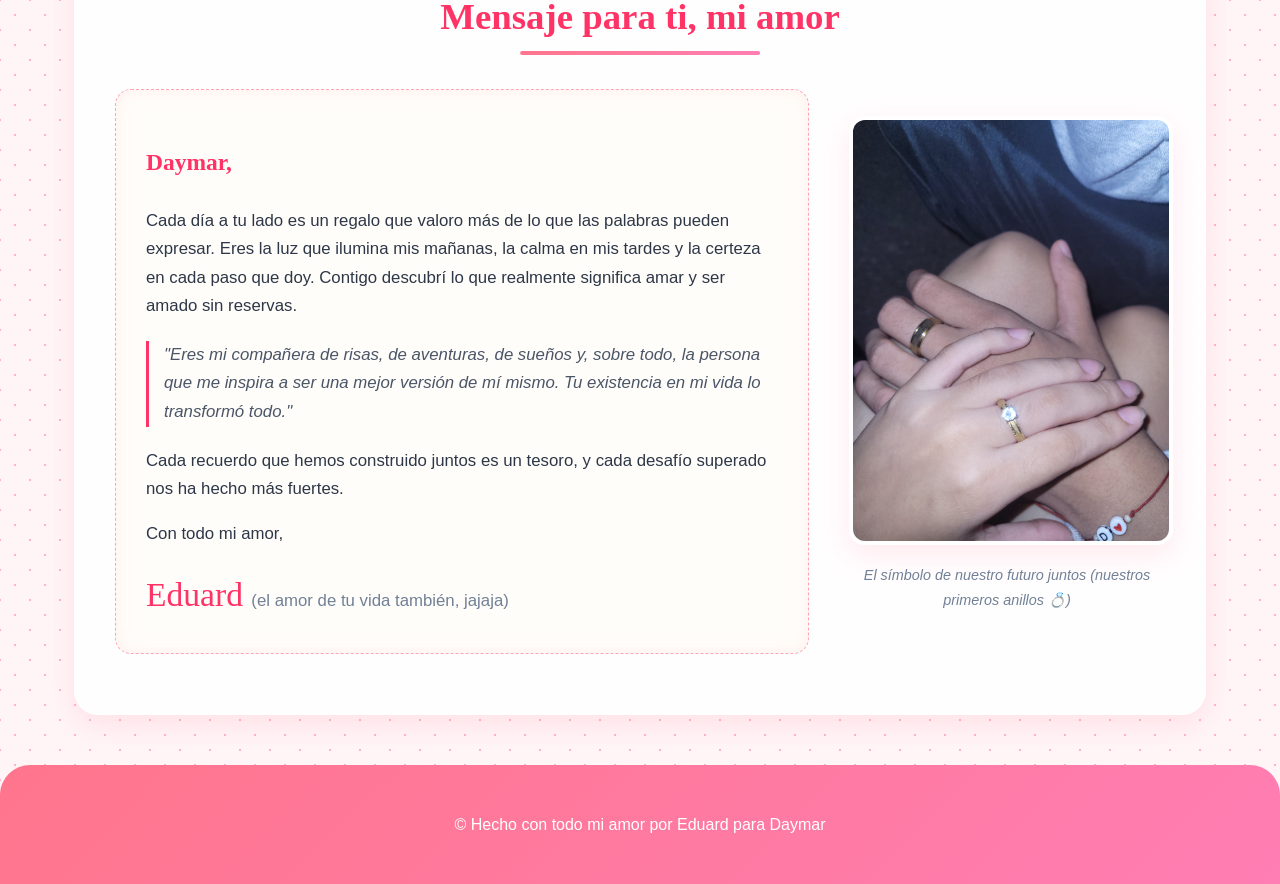
==== commit 7682cf39: "Update index.html" ====
--- a/index.html
+++ b/index.html
@@ -3,7 +3,7 @@
 <head>
     <meta charset="UTF-8">
     <meta name="viewport" content="width=device-width, initial-scale=1.0">
-    <title>¡Mi Amor, Daymar! ❤️</title>
+    <title>¡Mi Amor, Daymar! </title>
     <link rel="preconnect" href="https://fonts.googleapis.com">
     <link rel="preconnect" href="https://fonts.gstatic.com" crossorigin>
     <link href="https://fonts.googleapis.com/css2?family=Caveat:wght@600&family=Montserrat:wght@400;500;600;700&family=Playfair+Display:ital,wght@0,600;1,400&display=swap" rel="stylesheet">
@@ -13,7 +13,7 @@
 <body>
 
     <header>
-        <h1>¡Bienvenida a tu página, mi amor! ❤️</h1>
+        <h1>¡Bienvenida a tu página, mi amor! </h1>
         <p>Un espacio dedicado a la mujer más increíble del universo.</p>
     </header>
 
@@ -39,13 +39,13 @@
 
         <section class="section-container">
             <h2>Línea de Nuestro Tiempo</h2>
-            <p class="section-subtitle">Pequeños pasos que marcaron el inicio de algo grandioso ✨</p>
+            <p class="section-subtitle">Pequeños pasos que marcaron el inicio de algo grandioso </p>
 
             <div class="timeline">
                 <div class="timeline-item">
                     
                     <div class="timeline-content">
-                        <h3>El primer "Hola" 📱</h3>
+                        <h3>El primer "Hola" </h3>
                         <p>Entre visto y visto, ese primer mensaje cambió nuestras vidas para siempre.</p>
                     </div>
                 </div>
@@ -53,7 +53,7 @@
                 <div class="timeline-item">
                     
                     <div class="timeline-content">
-                        <h3>El primer abrazo 🤗</h3>
+                        <h3>El primer abrazo </h3>
                         <p>Vencimos la timidez e iniciamos nuestra complicidad con un abrazo inolvidable.</p>
                     </div>
                 </div>
@@ -63,7 +63,7 @@
                         <img src="Imagen de WhatsApp 2025-07-17 a las 23.48.13_d7f63429.jpg" alt="Nuestros Anillos">
                     </div>
                     <div class="timeline-content">
-                        <h3>Nuestra Promesa 💍</h3>
+                        <h3>Nuestra Promesa </h3>
                         <p>El día que sellamos nuestro compromiso con nuestros primeros anillos.</p>
                     </div>
                 </div>
@@ -98,7 +98,7 @@
             <div class="gallery">
                 <div class="gallery-item">
                     <img src="WhatsApp Image 2026-08-27 at 1.37.38 AM.jpeg" alt="Foto favorita de ella">
-                    <p class="image-caption">Mi foto favorita tuya 😍</p>
+                    <p class="image-caption">Mi foto favorita tuya </p>
                 </div>
 
                 <div class="gallery-item">
@@ -108,7 +108,7 @@
 
                 <div class="gallery-item">
                     <img src="WhatsApp Image 2026-08-27 at 1.43.08 AM.jpeg" alt="Momento divertido">
-                    <p class="image-caption">Momento random y divertido 🤪</p>
+                    <p class="image-caption">Momento random y divertido </p>
                 </div>
 
                 <div class="gallery-item">
@@ -121,7 +121,7 @@
                         <source src="WhatsApp Video 2026-08-27 at 1.38.05 AM.mp4" type="video/mp4">
                         Tu navegador no soporta videos.
                     </video>
-                    <p class="image-caption">Risitas inolvidables 💕</p>
+                    <p class="image-caption">Risitas inolvidables </p>
                 </div>
 
                 <div class="gallery-item">
@@ -134,7 +134,7 @@
         <hr>
 
         <section class="section-container">
-            <h2>Nuestro Video Especial 🎬</h2>
+            <h2>Nuestro Video Especial </h2>
             <p class="section-subtitle">Un recuerdo grabado que guardo con todo mi corazón</p>
             
             <div class="featured-video-container">
@@ -143,21 +143,21 @@
                     Tu navegador no soporta este video.
                 </video>
             </div>
-            <p class="image-caption" style="margin-top: 15px;">"Cada segundo contigo es mi parte favorita de la historia" ❤️</p>
-        </section>
-
-        <hr>
-
-        <section class="section-container">
-            <h2>Nuestros Sueños por Cumplir 🌟</h2>
+            <p class="image-caption" style="margin-top: 15px;">"Cada segundo contigo es mi parte favorita de la historia" </p>
+        </section>
+
+        <hr>
+
+        <section class="section-container">
+            <h2>Nuestros Sueños por Cumplir </h2>
             <div class="dreams-grid">
                 <div class="dream-card">
-                    <div class="dream-icon">✈️</div>
+                    <div class="dream-icon"></div>
                     <h3>Nuestros Viajes</h3>
                     <p>Conocer lugares increíbles juntos, tomar cientos de fotos y crear recuerdos por todo el mundo.</p>
                 </div>
                 <div class="dream-card">
-                    <div class="dream-icon">🏡</div>
+                    <div class="dream-icon"></div>
                     <h3>Nuestro Hogar</h3>
                     <p>Construir un espacio solo nuestro, lleno de paz, risas, abrazos diarios y mucho amor.</p>
                 </div>
@@ -183,7 +183,7 @@
                     <p>Cada recuerdo que hemos construido juntos es un tesoro, y cada desafío superado nos ha hecho más fuertes.</p>
                     <div class="signature">
                         <p>Con todo mi amor,</p>
-                        <p class="handwriting">Eduard <span>(el amor de tu vida también, jajaja) ❤️</span></p>
+                        <p class="handwriting">Eduard <span>(el amor de tu vida también, jajaja) </span></p>
                     </div>
                 </div>
                 <div class="image-content">
@@ -195,8 +195,8 @@
     </main>
 
     <footer>
-        <p>&copy; Hecho con todo mi amor por Eduard para Daymar ❤️</p>
+        <p>&copy; Hecho con todo mi amor por Eduard para Daymar </p>
     </footer>
 
 </body>
-</html>+</html>
